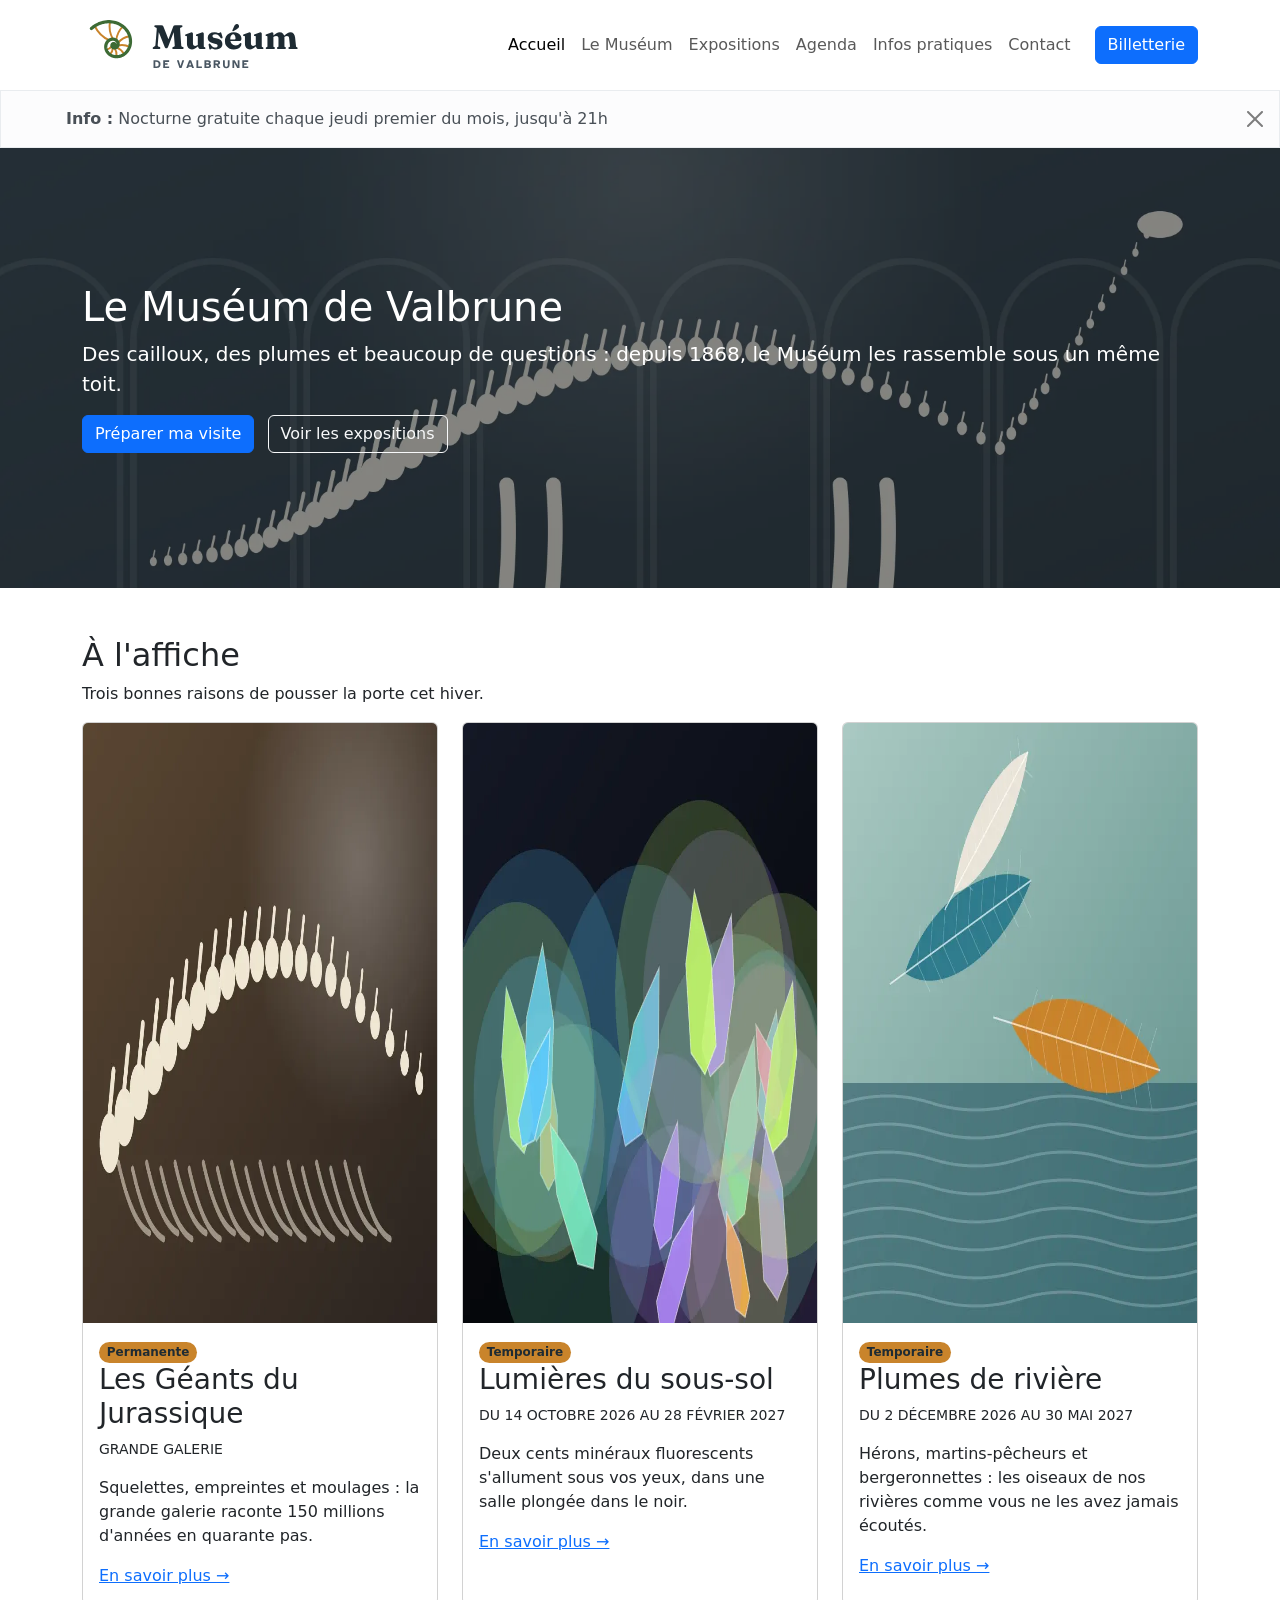
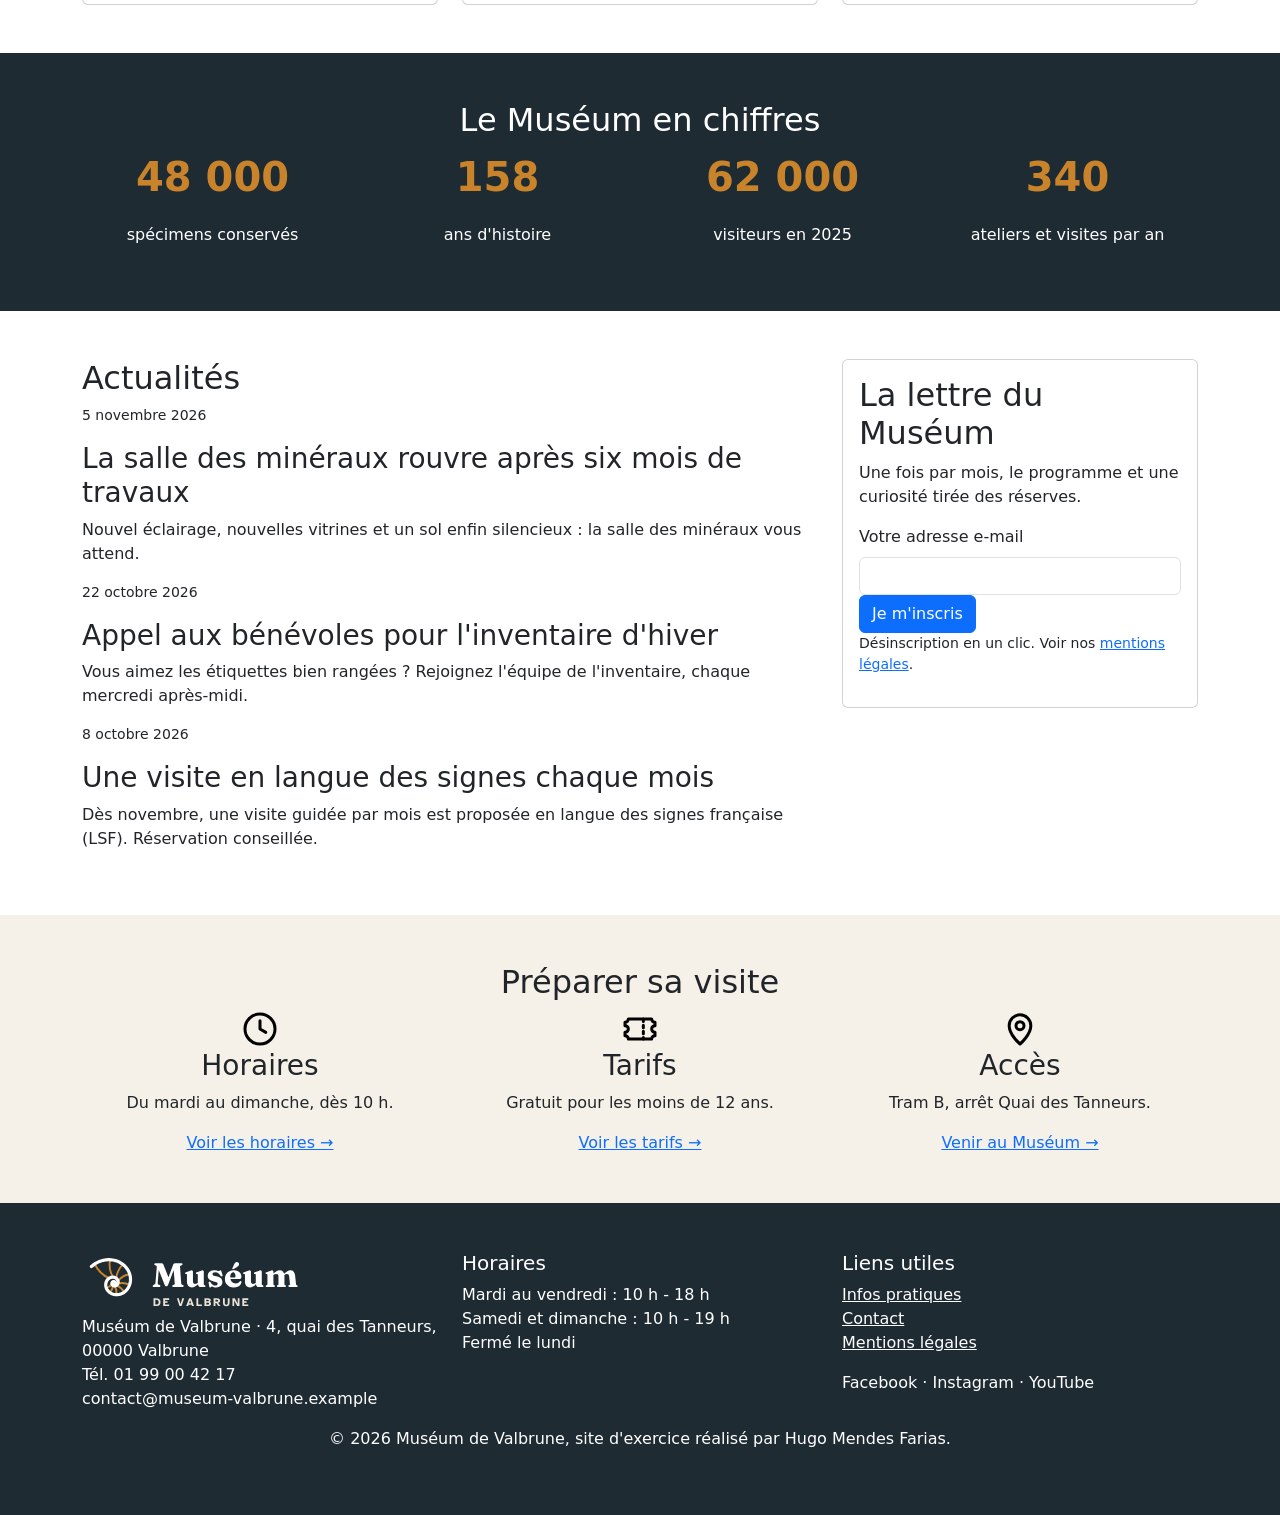
==== index.html @ a5145574 "Termine la page d'accueil : chiffres clés, actualités et préparer sa visite" ====
<!doctype html>
<html lang="fr">

<head>
  <meta charset="utf-8">
  <meta name="viewport" content="width=device-width, initial-scale=1">
  <title>Accueil | Muséum de Valbrune</title>
  <meta name="description" content="">
  <link rel="icon" href="assets/img/favicon.svg" type="image/svg+xml">


  <link href="https://cdn.jsdelivr.net/npm/bootstrap@5.3.8/dist/css/bootstrap.min.css" rel="stylesheet"
    integrity="sha384-sRIl4kxILFvY47J16cr9ZwB07vP4J8+LH7qKQnuqkuIAvNWLzeN8tE5YBujZqJLB" crossorigin="anonymous">



  <link rel="stylesheet" href="assets/css/style.css">
</head>

<body>
  <a class="visually-hidden-focusable" href="#contenu">Aller au contenu</a>
  <header class="sticky-top bg-white">
    <nav class="navbar-expand-lg navbar" aria-label="Navigation principale">
      <div class="container">
        <a class="navbar-brand" href="index.html">
          <img src="assets/img/logo-museum-valbrune.svg" alt="Muséum de Valbrune" width="221" height="64">
        </a>
        <button class="navbar-toggler" type="button" data-bs-toggle="collapse" data-bs-target="#menu-principal"
          aria-controls="menu-principal" aria-expanded="false" aria-label="Ouvrir le menu">
          <span class="navbar-toggler-icon"></span>
        </button>
        <div class="collapse navbar-collapse" id="menu-principal">
          <ul class="navbar-nav ms-auto">
            <li class="nav-item"><a class="nav-link active" href="index.html" aria-current="page">Accueil</a></li>
            <li class="nav-item"><a class="nav-link" href="le-museum.html">Le Muséum</a></li>
            <li class="nav-item"><a class="nav-link" href="expositions.html">Expositions</a></li>
            <li class="nav-item"><span class="nav-link">Agenda</span></li>
            <li class="nav-item"><a class="nav-link" href="infos-pratiques.html">Infos pratiques</a></li>
            <li class="nav-item"><a class="nav-link" href="contact.html">Contact</a></li>
          </ul>
          <a class="btn btn-primary ms-lg-3" href="infos-pratiques.html#tarifs">Billetterie</a>
        </div>
      </div>
    </nav>
  </header>

  <main id="contenu">
    <div class="alert alert-light alert-dismissible fade show rounded-0 mb-0" role="alert">
      <div class="container">
        <strong>Info :</strong> Nocturne gratuite chaque jeudi premier du mois, jusqu'à 21h
      </div>
      <button type="button" class="btn-close" data-bs-dismiss="alert" aria-label="Fermer"></button>
    </div>

    <section class="position-relative mv-hero align-items-center d-flex">
      <img class="position-absolute top-0 start-0 w-100 h-100 object-fit-cover"
        src="assets/img/hero-grande-galerie.webp" alt="" width="1920" height="800">
      <div class="position-absolute top-0 start-0 w-100 h-100 bg-dark bg-opacity-50"></div>
      <div class="container position-relative text-white py-5">
        <h1>Le Muséum de Valbrune</h1>
        <p class="lead">Des cailloux, des plumes et beaucoup de questions : depuis 1868, le Muséum les rassemble sous un
          même toit.</p>
        <a class="btn btn-primary me-2" href="infos-pratiques.html">Préparer ma visite</a>
        <a class="btn btn-outline-light" href="expositions.html">Voir les expositions</a>
      </div>
    </section>

    <section class="py-5">
      <div class="container">
        <h2>À l'affiche</h2>
        <p>Trois bonnes raisons de pousser la porte cet hiver.</p>
        <div class="row g-4">
          <div class="col-md-6 col-lg-4">
            <article class="card h-100">
              <img class="card-img-top" src="assets/img/expo-geants-jurassique.webp" width="800" height="600"
                loading="lazy" alt="">
              <div class="card-body">
                <span class="badge rounded-pill mv-badge">Permanente</span>
                <h3 class="card-title">Les Géants du Jurassique</h3>
                <p class="text-uppercase small">Grande galerie</p>
                <p class="card-text">Squelettes, empreintes et moulages : la
                  grande galerie raconte 150 millions
                  d'années en quarante pas.
                </p>
                <a href="expositions.html">En savoir plus <span class="visually-hidden">sur Les Géants du
                    Jurassique</span> →</a>
              </div>
            </article>
          </div>

          <div class="col-md-6 col-lg-4">
            <article class="card h-100">
              <img class="card-img-top" src="assets/img/expo-lumieres-sous-sol.webp" width="800" height="600"
                loading="lazy" alt="">
              <div class="card-body">
                <span class="badge rounded-pill mv-badge">Temporaire</span>
                <h3 class="card-title">Lumières du sous-sol</h3>
                <p class="text-uppercase small">Du 14 octobre 2026 au 28 février 2027</p>
                <p class="card-text">Deux cents minéraux fluorescents
                  s'allument sous vos yeux, dans une
                  salle plongée dans le noir.
                </p>
                <a href="expositions.html">En savoir plus <span class="visually-hidden">sur Lumières du sous-sol</span>
                  →</a>
              </div>
            </article>
          </div>

          <div class="col-md-6 col-lg-4">
            <article class="card h-100">
              <img class="card-img-top" src="assets/img/expo-plumes-riviere.webp" width="800" height="600"
                loading="lazy" alt="">
              <div class="card-body">
                <span class="badge rounded-pill mv-badge">Temporaire</span>
                <h3 class="card-title">Plumes de rivière</h3>
                <p class="text-uppercase small">Du 2 décembre 2026 au 30 mai 2027</p>
                <p class="card-text">Hérons, martins-pêcheurs et
                  bergeronnettes : les oiseaux de nos
                  rivières comme vous ne les avez jamais
                  écoutés.
                </p>
                <a href="expositions.html">En savoir plus <span class="visually-hidden">sur Plumes de rivière</span>
                  →</a>
              </div>
            </article>
          </div>

        </div>
      </div>
    </section>

    <section class="mv-fond-encre py-5 text-center">
      <div class="container">
        <h2>Le Muséum en chiffres</h2>
        <div class="row g-4">
          <div class="col-6 col-lg-3">
            <p class="mv-chiffre fs-1 fw-bold">48 000</p>
            <p>spécimens conservés</p>
          </div>
          <div class="col-6 col-lg-3">
            <p class="mv-chiffre fs-1 fw-bold">158</p>
            <p>ans d'histoire</p>
          </div>
          <div class="col-6 col-lg-3">
            <p class="mv-chiffre fs-1 fw-bold">62 000</p>
            <p>visiteurs en 2025</p>
          </div>
          <div class="col-6 col-lg-3">
            <p class="mv-chiffre fs-1 fw-bold">340</p>
            <p>ateliers et visites par an</p>
          </div>
        </div>
      </div>
    </section>

    <section class="py-5">
      <div class="container">
        <div class="row g-4">
          <div class="col-lg-8">
            <h2>Actualités</h2>
            <article>
              <p class="small">5 novembre 2026</p>
              <h3>La salle des minéraux rouvre après six mois de travaux</h3>
              <p>Nouvel éclairage, nouvelles vitrines et un sol enfin silencieux : la salle des minéraux vous attend.
              </p>
            </article>
            <article>
              <p class="small">22 octobre 2026</p>
              <h3>Appel aux bénévoles pour l'inventaire d'hiver</h3>
              <p>Vous aimez les étiquettes bien rangées ? Rejoignez l'équipe de l'inventaire, chaque mercredi
                après-midi.</p>
            </article>
            <article>
              <p class="small">8 octobre 2026</p>
              <h3>Une visite en langue des signes chaque mois</h3>
              <p>Dès novembre, une visite guidée par mois est proposée en langue des signes française (LSF). Réservation
                conseillée.</p>
            </article>
          </div>

          <div class="col-lg-4">
            <div class="card">
              <div class="card-body">
                <h2>La lettre du Muséum</h2>

                <p>Une fois par mois, le programme et une curiosité tirée des réserves.</p>

                <form>
                  <label class="form-label" for="adresse-email">Votre adresse e-mail</label>
                  <input class="form-control" type="email" id="adresse-email">

                  <button type="submit" class="btn btn-primary">Je m'inscris</button>
                </form>

                <p class="small">Désinscription en un clic. Voir nos <a href="mentions-legales.html">mentions
                    légales</a>.
                </p>
              </div>
            </div>
          </div>
        </div>
      </div>
    </section>

    <section class="py-5 text-center mv-fond-craie">
      <div class="container">
        <h2>Préparer sa visite</h2>

        <div class="row g-4">
          <div class="col-md-4">
            <img src="assets/icones/horloge.svg" alt="" width="40" height="40">
            <h3>Horaires</h3>
            <p>Du mardi au dimanche, dès 10 h.</p>
            <a href="infos-pratiques.html#horaires">Voir les horaires →</a>
          </div>

          <div class="col-md-4">
            <img src="assets/icones/billet.svg" alt="" width="40" height="40">
            <h3>Tarifs</h3>
            <p>Gratuit pour les moins de 12 ans.</p>
            <a href="infos-pratiques.html#tarifs">Voir les tarifs →</a>
          </div>
           <div class="col-md-4">
            <img src="assets/icones/plan.svg" alt="" width="40" height="40">
            <h3>Accès</h3>
            <p>Tram B, arrêt Quai des Tanneurs.</p>
            <a href="infos-pratiques.html#acces">Venir au Muséum →</a>
          </div>
        </div>
      </div>
    </section>
  </main>

  <footer class="mv-fond-encre py-5">
    <div class="container">

      <div class="row">

        <div class="col-md-4">
          <img src="assets/img/logo-museum-valbrune-blanc.svg" alt="Muséum de Valbrune" width="221" height="64">
          <address>
            Muséum de Valbrune · 4, quai des Tanneurs, 00000 Valbrune<br>
            Tél. 01 99 00 42 17<br>
            contact@museum-valbrune.example
          </address>
        </div>

        <div class="col-md-4">
          <h2 class="h5">Horaires</h2>
          <p>
            Mardi au vendredi : 10 h - 18 h<br>
            Samedi et dimanche : 10 h - 19 h<br>
            Fermé le lundi
          </p>
        </div>

        <div class="col-md-4">
          <h2 class="h5">Liens utiles</h2>
          <ul class="list-unstyled">
            <li><a href="infos-pratiques.html">Infos pratiques</a></li>
            <li><a href="contact.html">Contact</a></li>
            <li><a href="mentions-legales.html">Mentions légales</a></li>
          </ul>
          <p>Facebook · Instagram · YouTube</p>
        </div>
      </div>
      <p class="text-center">© 2026 Muséum de Valbrune, site d'exercice réalisé par Hugo Mendes Farias.</p>
    </div>
  </footer>

  <script src="https://cdn.jsdelivr.net/npm/bootstrap@5.3.8/dist/js/bootstrap.bundle.min.js"
    integrity="sha384-FKyoEForCGlyvwx9Hj09JcYn3nv7wiPVlz7YYwJrWVcXK/BmnVDxM+D2scQbITxI"
    crossorigin="anonymous"></script>
</body>

</html>
---- assets/css/style.css ----
/* ==========================================================================
   Muséum de Valbrune : feuille de style personnalisée
   Chargée APRÈS la feuille de style de Bootstrap (voir dossier technique).
   ========================================================================== */

/* --------------------------------------------------------------------------
   1. Polices auto-hébergées (fichiers dans assets/fonts/, licence SIL OFL 1.1)
   -------------------------------------------------------------------------- */
@font-face {
  font-family: "Fraunces";
  src: url("../fonts/fraunces-latin-600-normal.woff2") format("woff2");
  font-weight: 600;
  font-style: normal;
  font-display: swap;
}
@font-face {
  font-family: "Fraunces";
  src: url("../fonts/fraunces-latin-700-normal.woff2") format("woff2");
  font-weight: 700;
  font-style: normal;
  font-display: swap;
}
@font-face {
  font-family: "Atkinson Hyperlegible";
  src: url("../fonts/atkinson-hyperlegible-latin-400-normal.woff2") format("woff2");
  font-weight: 400;
  font-style: normal;
  font-display: swap;
}
@font-face {
  font-family: "Atkinson Hyperlegible";
  src: url("../fonts/atkinson-hyperlegible-latin-400-italic.woff2") format("woff2");
  font-weight: 400;
  font-style: italic;
  font-display: swap;
}
@font-face {
  font-family: "Atkinson Hyperlegible";
  src: url("../fonts/atkinson-hyperlegible-latin-700-normal.woff2") format("woff2");
  font-weight: 700;
  font-style: normal;
  font-display: swap;
}

/* --------------------------------------------------------------------------
   2. Variables de la charte (à compléter avec les codes de la planche)
   -------------------------------------------------------------------------- */
:root {
  --mv-encre: #1E2B33;
  --mv-ocre: #C9842B;
  --mv-craie: #F5F1E8;
  
  /* --mv-lichen: ;  */
  /* ...             */
}

/* --------------------------------------------------------------------------
   3. Vos styles
   -------------------------------------------------------------------------- */
.mv-hero {
  min-height: 440px;
}

.mv-fond-encre {
  background-color: var(--mv-encre);
  color: #FFFFFF;
}

.mv-fond-encre a {
  color: #FFFFFF;
}

.mv-badge {
  background-color: var(--mv-ocre);
  color: var(--mv-encre);
}

.mv-chiffre {
  color: var(--mv-ocre);
}

.mv-fond-craie {
  background-color: var(--mv-craie);
}
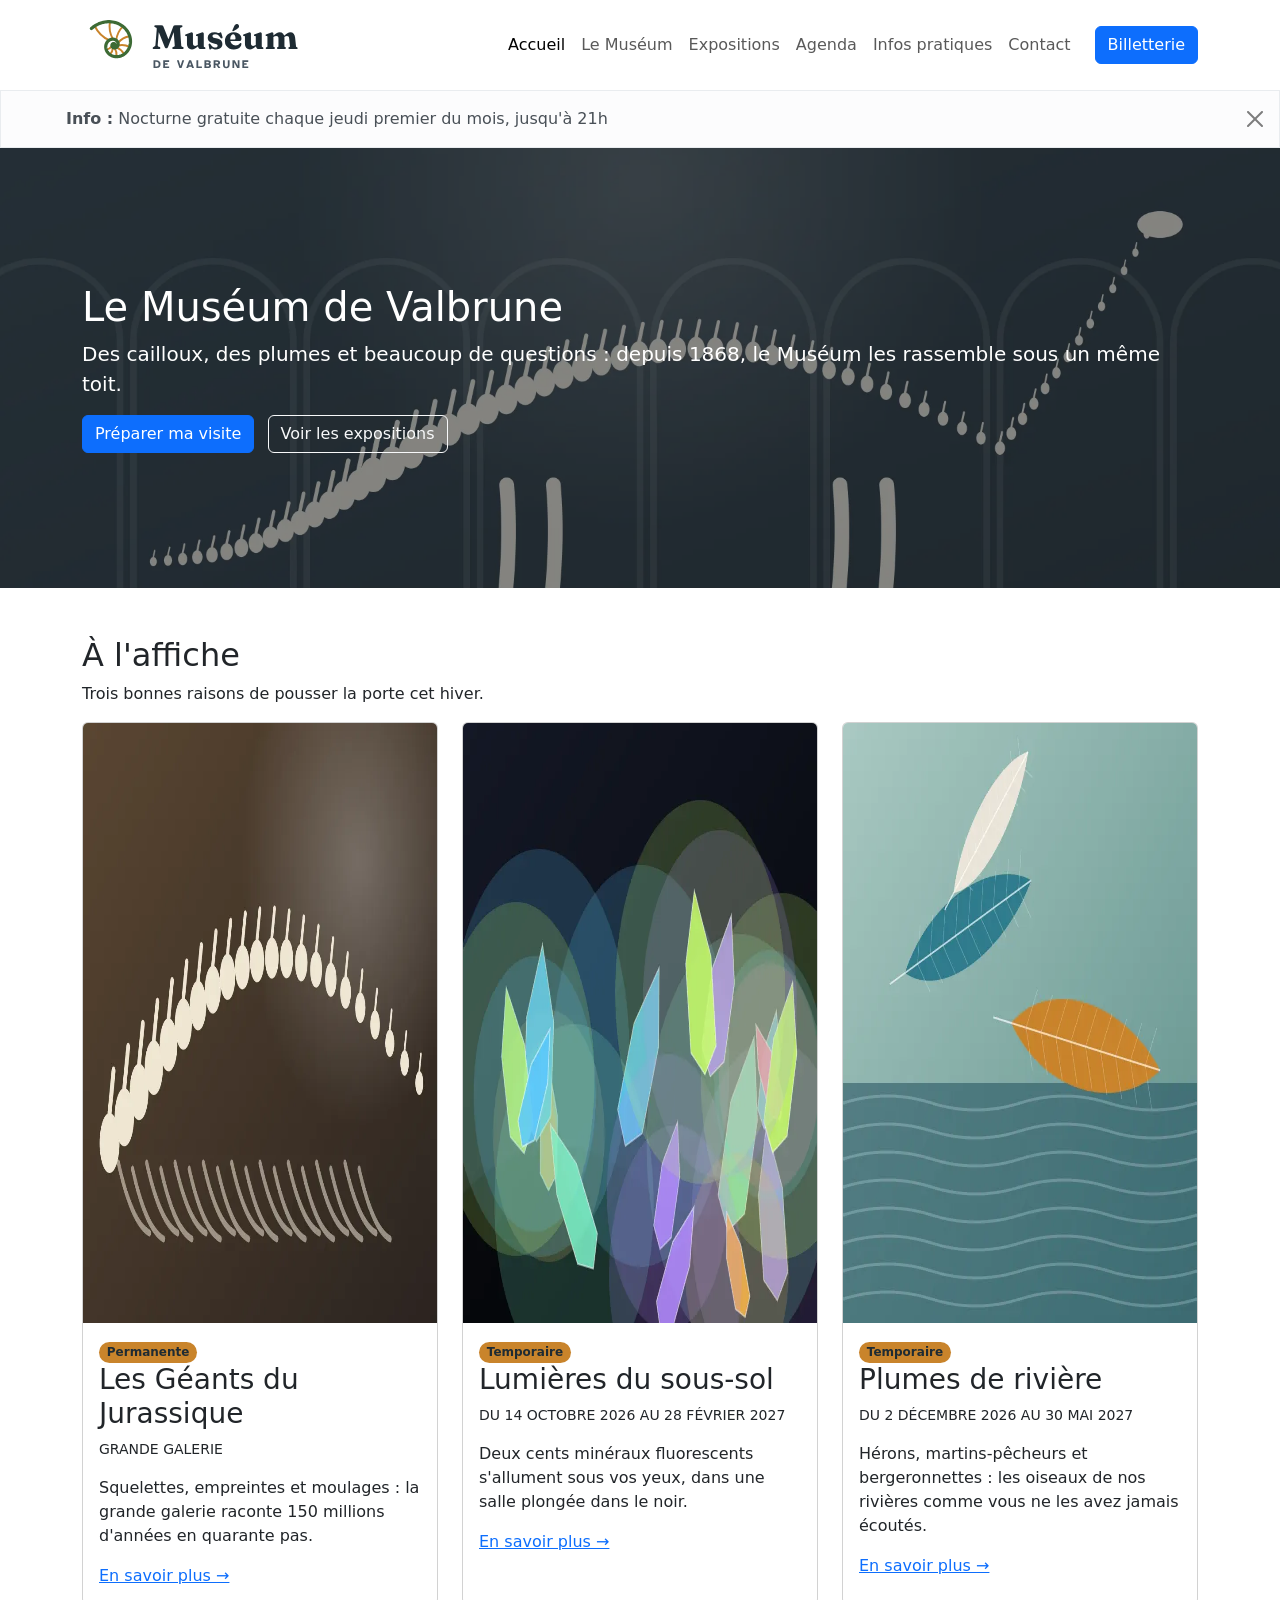
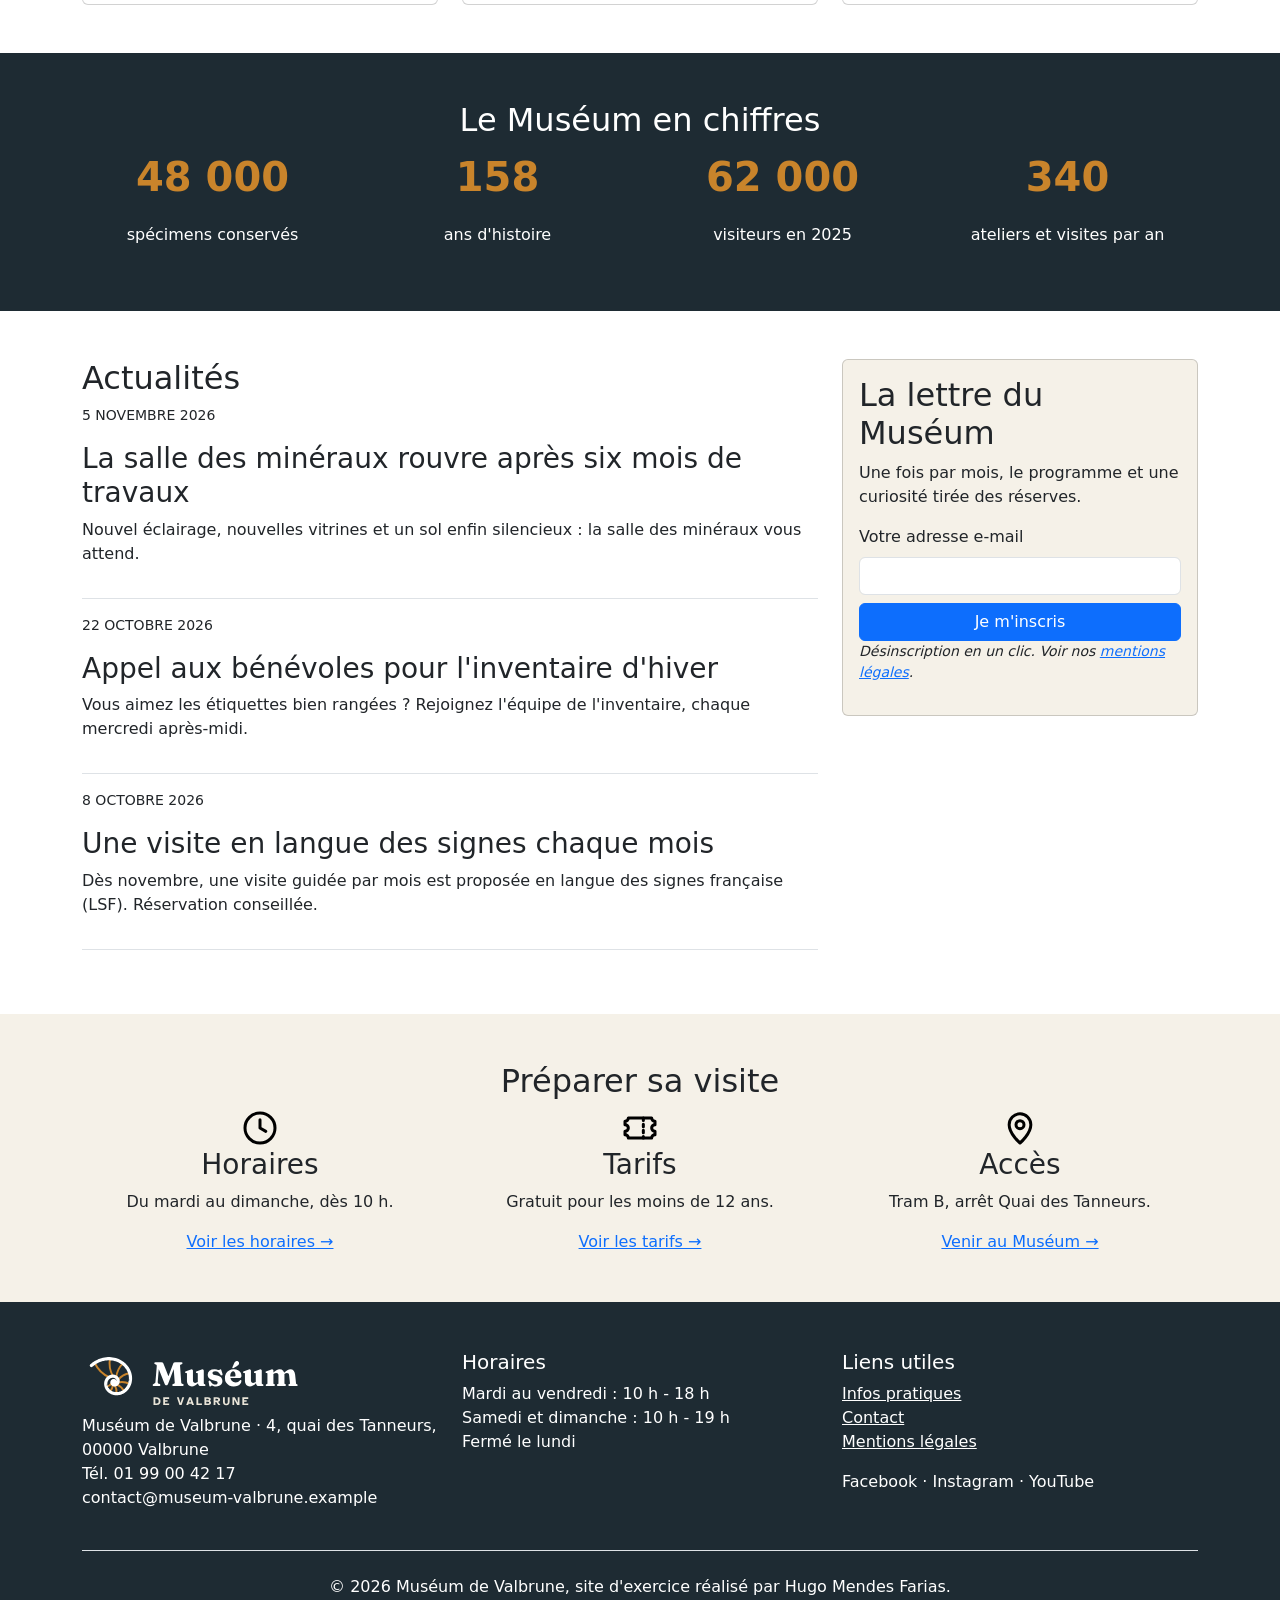
==== commit 47c2df06: "Complete la page d'accueil et le pied de page des 3 pages" ====
--- a/index.html
+++ b/index.html
@@ -158,20 +158,20 @@
         <div class="row g-4">
           <div class="col-lg-8">
             <h2>Actualités</h2>
-            <article>
-              <p class="small">5 novembre 2026</p>
+            <article class="border-bottom pb-3 mb-3">
+              <p class="small text-uppercase">5 novembre 2026</p>
               <h3>La salle des minéraux rouvre après six mois de travaux</h3>
               <p>Nouvel éclairage, nouvelles vitrines et un sol enfin silencieux : la salle des minéraux vous attend.
               </p>
             </article>
-            <article>
-              <p class="small">22 octobre 2026</p>
+            <article class="border-bottom pb-3 mb-3">
+              <p class="small text-uppercase">22 octobre 2026</p>
               <h3>Appel aux bénévoles pour l'inventaire d'hiver</h3>
               <p>Vous aimez les étiquettes bien rangées ? Rejoignez l'équipe de l'inventaire, chaque mercredi
                 après-midi.</p>
             </article>
-            <article>
-              <p class="small">8 octobre 2026</p>
+            <article class="border-bottom pb-3 mb-3">
+              <p class="small text-uppercase">8 octobre 2026</p>
               <h3>Une visite en langue des signes chaque mois</h3>
               <p>Dès novembre, une visite guidée par mois est proposée en langue des signes française (LSF). Réservation
                 conseillée.</p>
@@ -179,7 +179,7 @@
           </div>
 
           <div class="col-lg-4">
-            <div class="card">
+            <div class="card mv-fond-craie">
               <div class="card-body">
                 <h2>La lettre du Muséum</h2>
 
@@ -189,10 +189,10 @@
                   <label class="form-label" for="adresse-email">Votre adresse e-mail</label>
                   <input class="form-control" type="email" id="adresse-email">
 
-                  <button type="submit" class="btn btn-primary">Je m'inscris</button>
+                  <button type="submit" class="btn btn-primary w-100 mt-2">Je m'inscris</button>
                 </form>
 
-                <p class="small">Désinscription en un clic. Voir nos <a href="mentions-legales.html">mentions
+                <p class="small fst-italic">Désinscription en un clic. Voir nos <a href="mentions-legales.html">mentions
                     légales</a>.
                 </p>
               </div>
@@ -220,7 +220,7 @@
             <p>Gratuit pour les moins de 12 ans.</p>
             <a href="infos-pratiques.html#tarifs">Voir les tarifs →</a>
           </div>
-           <div class="col-md-4">
+          <div class="col-md-4">
             <img src="assets/icones/plan.svg" alt="" width="40" height="40">
             <h3>Accès</h3>
             <p>Tram B, arrêt Quai des Tanneurs.</p>
@@ -264,7 +264,7 @@
           <p>Facebook · Instagram · YouTube</p>
         </div>
       </div>
-      <p class="text-center">© 2026 Muséum de Valbrune, site d'exercice réalisé par Hugo Mendes Farias.</p>
+      <p class="text-center border-top pt-4 mt-4">© 2026 Muséum de Valbrune, site d'exercice réalisé par Hugo Mendes Farias.</p>
     </div>
   </footer>
 
--- a/assets/css/style.css
+++ b/assets/css/style.css
@@ -13,6 +13,7 @@
   font-style: normal;
   font-display: swap;
 }
+
 @font-face {
   font-family: "Fraunces";
   src: url("../fonts/fraunces-latin-700-normal.woff2") format("woff2");
@@ -20,6 +21,7 @@
   font-style: normal;
   font-display: swap;
 }
+
 @font-face {
   font-family: "Atkinson Hyperlegible";
   src: url("../fonts/atkinson-hyperlegible-latin-400-normal.woff2") format("woff2");
@@ -27,6 +29,7 @@
   font-style: normal;
   font-display: swap;
 }
+
 @font-face {
   font-family: "Atkinson Hyperlegible";
   src: url("../fonts/atkinson-hyperlegible-latin-400-italic.woff2") format("woff2");
@@ -34,6 +37,7 @@
   font-style: italic;
   font-display: swap;
 }
+
 @font-face {
   font-family: "Atkinson Hyperlegible";
   src: url("../fonts/atkinson-hyperlegible-latin-700-normal.woff2") format("woff2");
@@ -49,7 +53,7 @@
   --mv-encre: #1E2B33;
   --mv-ocre: #C9842B;
   --mv-craie: #F5F1E8;
-  
+
   /* --mv-lichen: ;  */
   /* ...             */
 }
@@ -82,3 +86,7 @@
 .mv-fond-craie {
   background-color: var(--mv-craie);
 }
+
+.breadcrumb {
+  --bs-breadcrumb-divider: "›";
+}
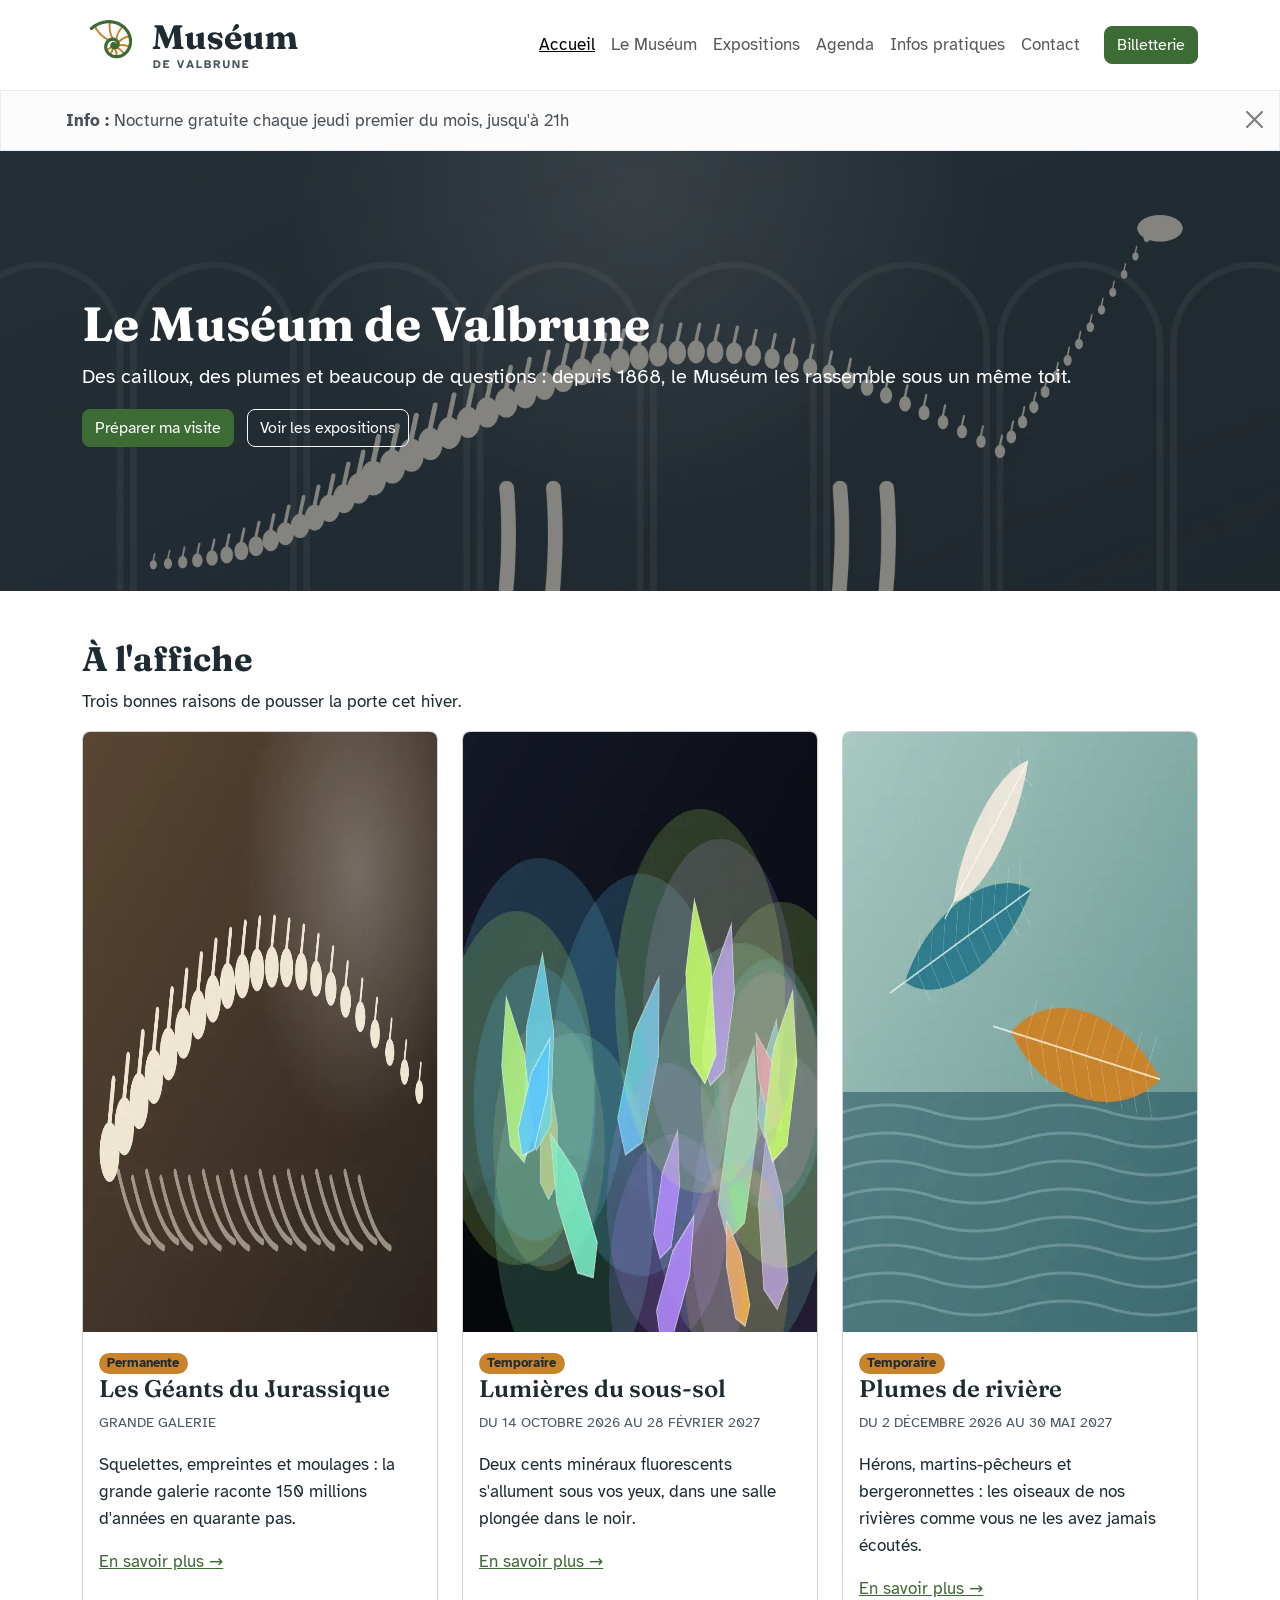
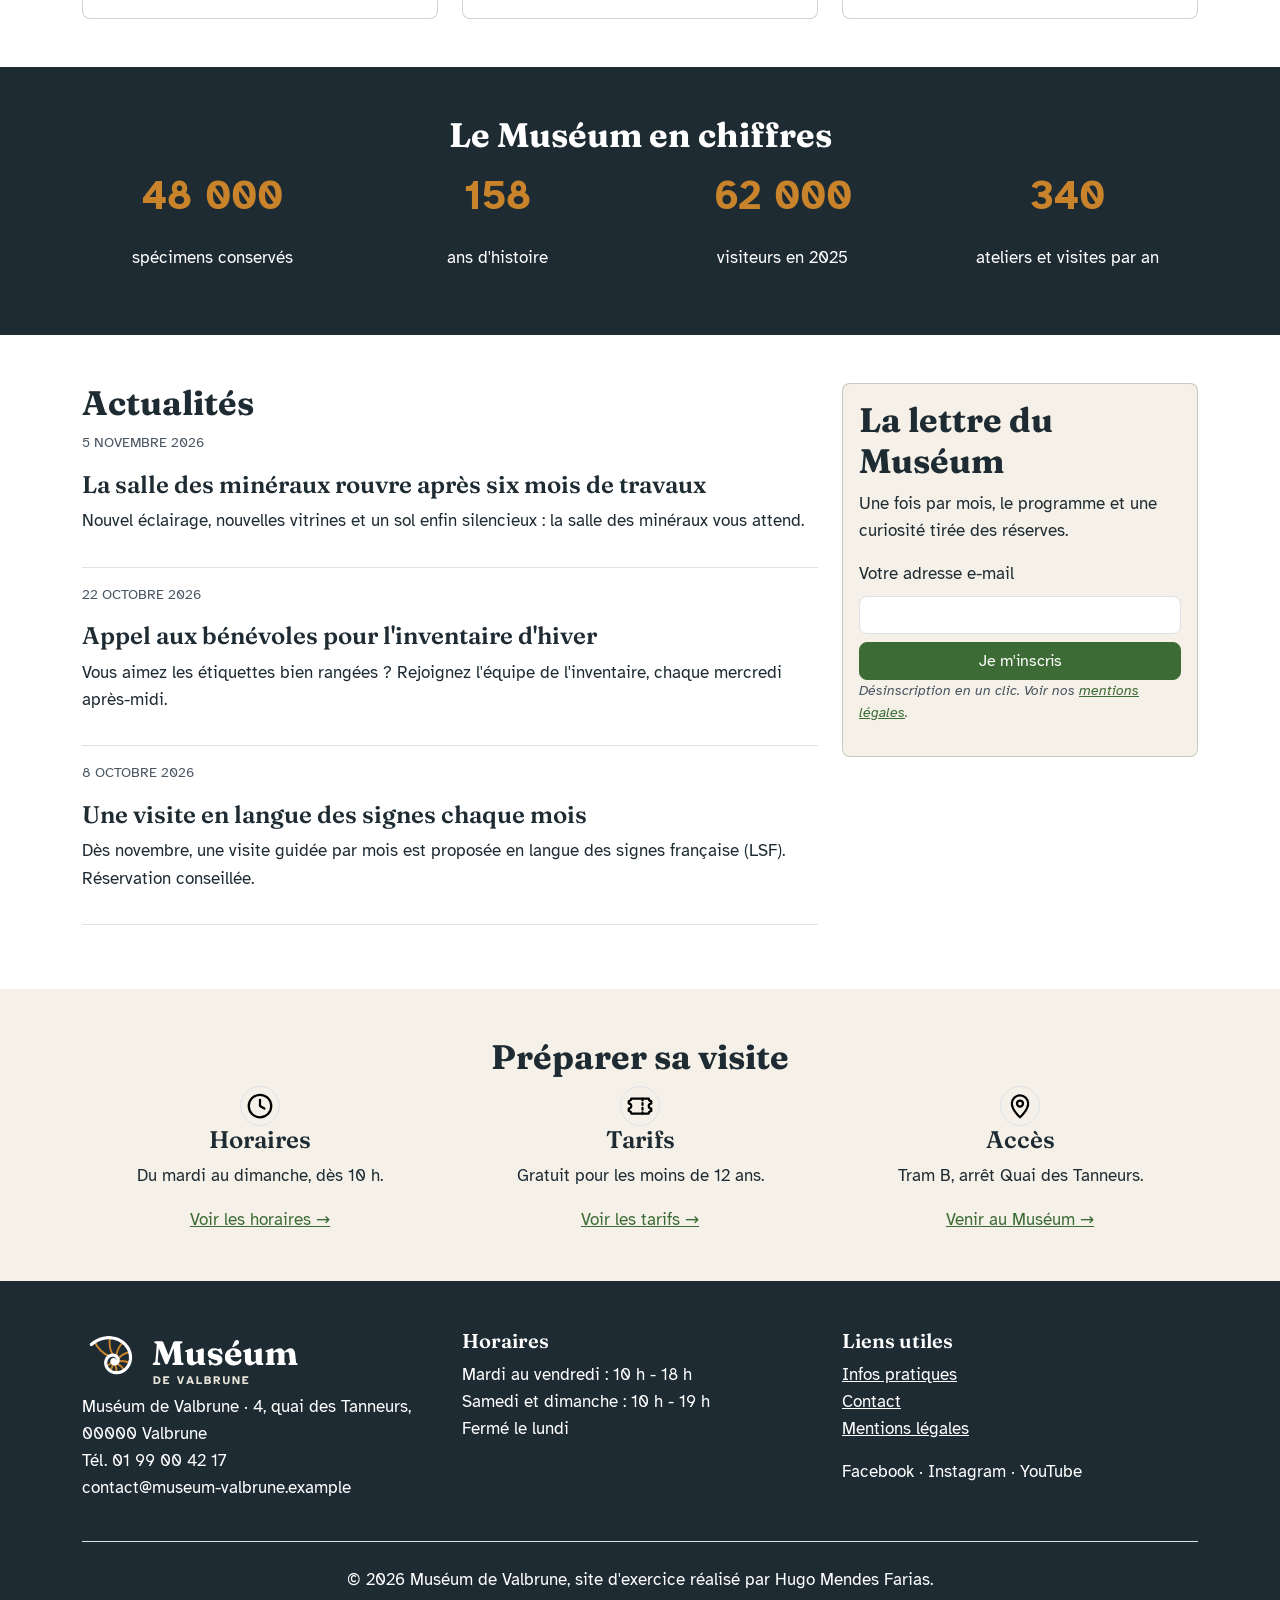
==== commit eeb7d15f: "Applique la charte graphique et complete le README" ====
--- a/index.html
+++ b/index.html
@@ -208,20 +208,20 @@
 
         <div class="row g-4">
           <div class="col-md-4">
-            <img src="assets/icones/horloge.svg" alt="" width="40" height="40">
+            <img src="assets/icones/horloge.svg" alt="" width="40" height="40" class="border rounded-circle p-1">
             <h3>Horaires</h3>
             <p>Du mardi au dimanche, dès 10 h.</p>
             <a href="infos-pratiques.html#horaires">Voir les horaires →</a>
           </div>
 
           <div class="col-md-4">
-            <img src="assets/icones/billet.svg" alt="" width="40" height="40">
+            <img src="assets/icones/billet.svg" alt="" width="40" height="40" class="border rounded-circle p-1">
             <h3>Tarifs</h3>
             <p>Gratuit pour les moins de 12 ans.</p>
             <a href="infos-pratiques.html#tarifs">Voir les tarifs →</a>
           </div>
           <div class="col-md-4">
-            <img src="assets/icones/plan.svg" alt="" width="40" height="40">
+            <img src="assets/icones/plan.svg" alt="" width="40" height="40" class="border rounded-circle p-1">
             <h3>Accès</h3>
             <p>Tram B, arrêt Quai des Tanneurs.</p>
             <a href="infos-pratiques.html#acces">Venir au Muséum →</a>
--- a/assets/css/style.css
+++ b/assets/css/style.css
@@ -53,9 +53,16 @@
   --mv-encre: #1E2B33;
   --mv-ocre: #C9842B;
   --mv-craie: #F5F1E8;
-
-  /* --mv-lichen: ;  */
-  /* ...             */
+  --mv-lichen: #3D6B35;
+  --mv-lichen-fonce: #30562A;
+  --mv-ardoise: #4A5763;
+  --bs-body-font-family: "Atkinson Hyperlegible", system-ui, sans-serif;
+  --bs-body-font-size: 1.0625rem;
+  --bs-body-line-height: 1.6;
+  --bs-border-radius: 0.5rem;
+  --bs-body-color: var(--mv-encre);
+  --bs-link-color-rgb: 61, 107, 53;
+  --bs-link-hover-color-rgb: 48, 86, 42;
 }
 
 /* --------------------------------------------------------------------------
@@ -89,4 +96,63 @@
 
 .breadcrumb {
   --bs-breadcrumb-divider: "›";
+}
+
+h1,
+h2,
+h3,
+.h1,
+.h2,
+.h3 {
+  font-family: "Fraunces", Georgia, serif;
+}
+
+.btn-primary {
+  --bs-btn-bg: var(--mv-lichen);
+  --bs-btn-border-color: var(--mv-lichen);
+  --bs-btn-hover-bg: var(--mv-lichen-fonce);
+  --bs-btn-hover-border-color: var(--mv-lichen-fonce);
+  --bs-btn-active-bg: var(--mv-lichen-fonce);
+  --bs-btn-active-border-color: var(--mv-lichen-fonce);
+  --bs-btn-focus-shadow-rgb: 61, 107, 53;
+}
+
+h1,
+.h1 {
+  font-size: 2.25rem;
+  font-weight: 700;
+}
+
+h2,
+.h2 {
+  font-size: 2.125rem;
+  font-weight: 700;
+}
+
+h3,
+.h3 {
+  font-size: 1.5rem;
+  font-weight: 600;
+}
+
+@media (min-width: 768px) {
+
+  h1,
+  .h1 {
+    font-size: 3rem;
+  }
+}
+
+.small {
+  font-size: 0.875rem;
+  color: var(--mv-ardoise);
+}
+
+.navbar-nav .nav-link.active {
+  text-decoration: underline;
+}
+
+.mv-sommaire .nav-link {
+  text-decoration: underline;
+  padding-left: 0;
 }
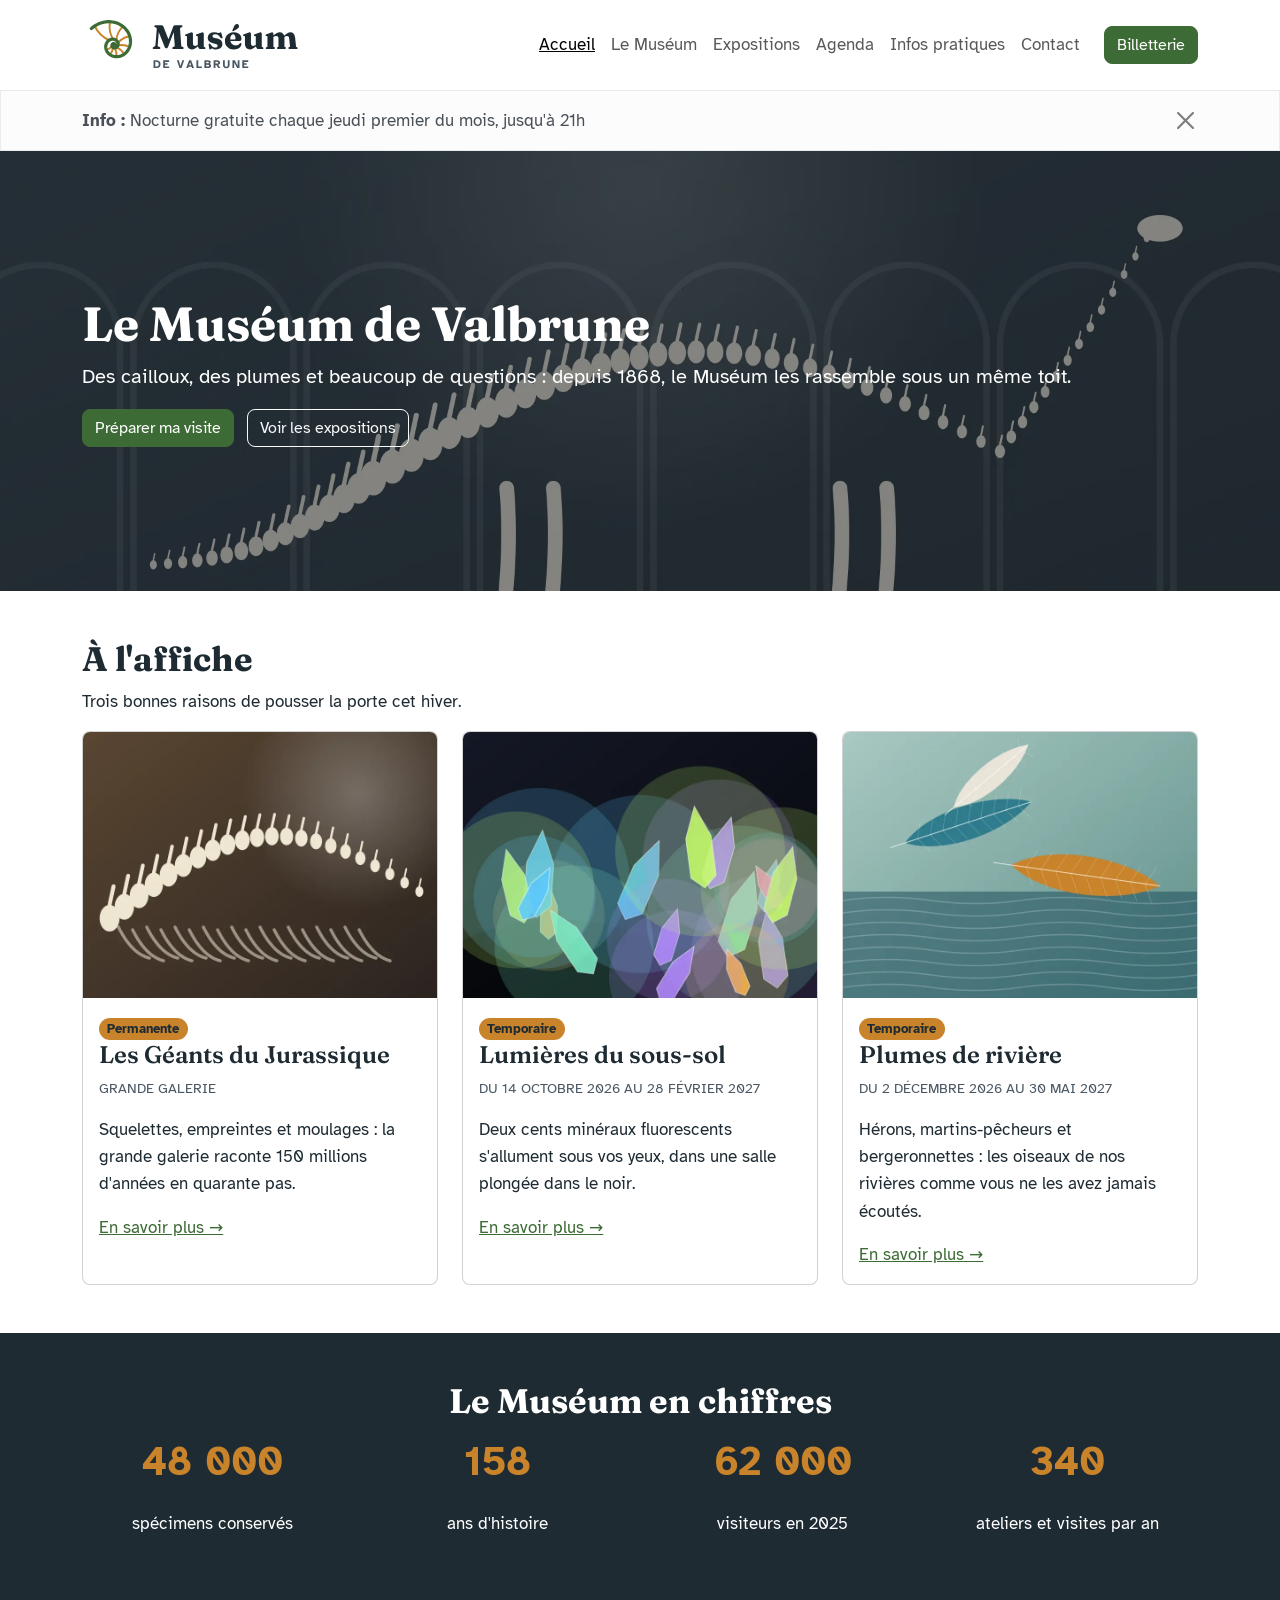
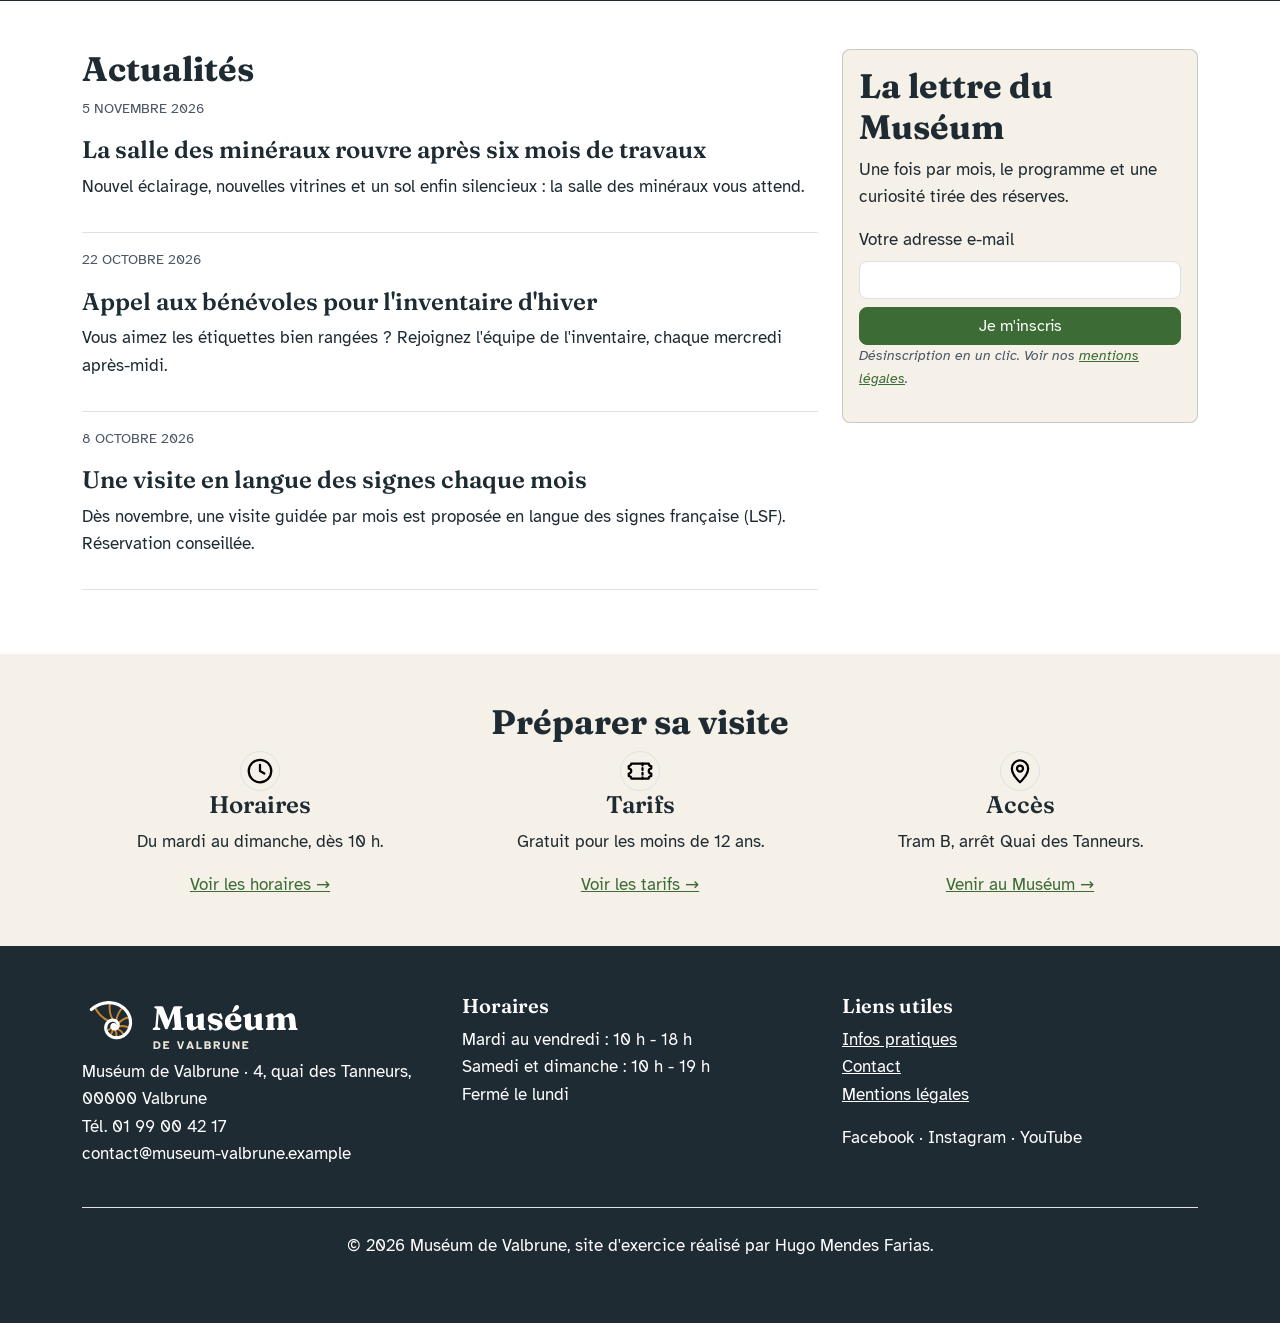
==== commit 21e34523: "J9 : commentaires, accessibilite, alignement du bandeau, images des cartes et checklist" ====
--- a/index.html
+++ b/index.html
@@ -5,14 +5,12 @@
   <meta charset="utf-8">
   <meta name="viewport" content="width=device-width, initial-scale=1">
   <title>Accueil | Muséum de Valbrune</title>
-  <meta name="description" content="">
+  <meta name="description"
+    content="Découvrez le Muséum de Valbrune, ses expositions, ses actualités et ses collections. Retrouvez également les informations pour préparer votre visite.">
   <link rel="icon" href="assets/img/favicon.svg" type="image/svg+xml">
-
 
   <link href="https://cdn.jsdelivr.net/npm/bootstrap@5.3.8/dist/css/bootstrap.min.css" rel="stylesheet"
     integrity="sha384-sRIl4kxILFvY47J16cr9ZwB07vP4J8+LH7qKQnuqkuIAvNWLzeN8tE5YBujZqJLB" crossorigin="anonymous">
-
-
 
   <link rel="stylesheet" href="assets/css/style.css">
 </head>
@@ -34,6 +32,7 @@
             <li class="nav-item"><a class="nav-link active" href="index.html" aria-current="page">Accueil</a></li>
             <li class="nav-item"><a class="nav-link" href="le-museum.html">Le Muséum</a></li>
             <li class="nav-item"><a class="nav-link" href="expositions.html">Expositions</a></li>
+            <!-- Le client a demandé de ne pas mettre de lien vers Agenda pour le moment, en attendant la page Agenda du palier 3. -->
             <li class="nav-item"><span class="nav-link">Agenda</span></li>
             <li class="nav-item"><a class="nav-link" href="infos-pratiques.html">Infos pratiques</a></li>
             <li class="nav-item"><a class="nav-link" href="contact.html">Contact</a></li>
@@ -45,16 +44,21 @@
   </header>
 
   <main id="contenu">
-    <div class="alert alert-light alert-dismissible fade show rounded-0 mb-0" role="alert">
-      <div class="container">
-        <strong>Info :</strong> Nocturne gratuite chaque jeudi premier du mois, jusqu'à 21h
-      </div>
-      <button type="button" class="btn-close" data-bs-dismiss="alert" aria-label="Fermer"></button>
+    <!-- Permet d'aligner le texte avec le logo et la croix avec le bouton Billetterie, sans le décalage horizontal ajouté par Bootstrap. -->
+    <div class="alert alert-light fade show rounded-0 mb-0 px-0" role="alert">
+      <div class="container d-flex justify-content-between align-items-center">
+        <div>
+          <strong>Info :</strong> Nocturne gratuite chaque jeudi premier du mois, jusqu'à 21h
+        </div>
+        <button type="button" class="btn-close" data-bs-dismiss="alert" aria-label="Fermer"></button>
+      </div>
     </div>
 
     <section class="position-relative mv-hero align-items-center d-flex">
+      <!-- Image décorative : le titre et le texte du bandeau donnent déjà les informations principales. -->
       <img class="position-absolute top-0 start-0 w-100 h-100 object-fit-cover"
         src="assets/img/hero-grande-galerie.webp" alt="" width="1920" height="800">
+      <!-- Permet de garder le texte blanc du bandeau lisible en ajoutant un fond sombre sur l'image. -->
       <div class="position-absolute top-0 start-0 w-100 h-100 bg-dark bg-opacity-50"></div>
       <div class="container position-relative text-white py-5">
         <h1>Le Muséum de Valbrune</h1>
@@ -72,7 +76,7 @@
         <div class="row g-4">
           <div class="col-md-6 col-lg-4">
             <article class="card h-100">
-              <img class="card-img-top" src="assets/img/expo-geants-jurassique.webp" width="800" height="600"
+              <img class="card-img-top img-fluid" src="assets/img/expo-geants-jurassique.webp" width="800" height="600"
                 loading="lazy" alt="">
               <div class="card-body">
                 <span class="badge rounded-pill mv-badge">Permanente</span>
@@ -82,6 +86,7 @@
                   grande galerie raconte 150 millions
                   d'années en quarante pas.
                 </p>
+                <!-- Permet aux lecteurs d'écran de savoir vers quelle exposition mène chaque lien, au lieu de lire trois fois le même texte. -->
                 <a href="expositions.html">En savoir plus <span class="visually-hidden">sur Les Géants du
                     Jurassique</span> →</a>
               </div>
@@ -90,7 +95,7 @@
 
           <div class="col-md-6 col-lg-4">
             <article class="card h-100">
-              <img class="card-img-top" src="assets/img/expo-lumieres-sous-sol.webp" width="800" height="600"
+              <img class="card-img-top img-fluid" src="assets/img/expo-lumieres-sous-sol.webp" width="800" height="600"
                 loading="lazy" alt="">
               <div class="card-body">
                 <span class="badge rounded-pill mv-badge">Temporaire</span>
@@ -108,7 +113,7 @@
 
           <div class="col-md-6 col-lg-4">
             <article class="card h-100">
-              <img class="card-img-top" src="assets/img/expo-plumes-riviere.webp" width="800" height="600"
+              <img class="card-img-top img-fluid" src="assets/img/expo-plumes-riviere.webp" width="800" height="600"
                 loading="lazy" alt="">
               <div class="card-body">
                 <span class="badge rounded-pill mv-badge">Temporaire</span>
@@ -208,20 +213,23 @@
 
         <div class="row g-4">
           <div class="col-md-4">
-            <img src="assets/icones/horloge.svg" alt="" width="40" height="40" class="border rounded-circle p-1">
+            <img src="assets/icones/horloge.svg" alt="" aria-hidden="true" width="40" height="40"
+              class="border rounded-circle p-1">
             <h3>Horaires</h3>
             <p>Du mardi au dimanche, dès 10 h.</p>
             <a href="infos-pratiques.html#horaires">Voir les horaires →</a>
           </div>
 
           <div class="col-md-4">
-            <img src="assets/icones/billet.svg" alt="" width="40" height="40" class="border rounded-circle p-1">
+            <img src="assets/icones/billet.svg" alt="" aria-hidden="true" width="40" height="40"
+              class="border rounded-circle p-1">
             <h3>Tarifs</h3>
             <p>Gratuit pour les moins de 12 ans.</p>
             <a href="infos-pratiques.html#tarifs">Voir les tarifs →</a>
           </div>
           <div class="col-md-4">
-            <img src="assets/icones/plan.svg" alt="" width="40" height="40" class="border rounded-circle p-1">
+            <img src="assets/icones/plan.svg" alt="" aria-hidden="true" width="40" height="40"
+              class="border rounded-circle p-1">
             <h3>Accès</h3>
             <p>Tram B, arrêt Quai des Tanneurs.</p>
             <a href="infos-pratiques.html#acces">Venir au Muséum →</a>
@@ -264,7 +272,8 @@
           <p>Facebook · Instagram · YouTube</p>
         </div>
       </div>
-      <p class="text-center border-top pt-4 mt-4">© 2026 Muséum de Valbrune, site d'exercice réalisé par Hugo Mendes Farias.</p>
+      <p class="text-center border-top pt-4 mt-4">© 2026 Muséum de Valbrune, site d'exercice réalisé par Hugo Mendes
+        Farias.</p>
     </div>
   </footer>
 
--- a/assets/css/style.css
+++ b/assets/css/style.css
@@ -47,7 +47,7 @@
 }
 
 /* --------------------------------------------------------------------------
-   2. Variables de la charte (à compléter avec les codes de la planche)
+   2. Variables de la charte
    -------------------------------------------------------------------------- */
 :root {
   --mv-encre: #1E2B33;
@@ -61,8 +61,12 @@
   --bs-body-line-height: 1.6;
   --bs-border-radius: 0.5rem;
   --bs-body-color: var(--mv-encre);
+
+  /* Évite que les liens Bootstrap s'affichent en bleu au lieu du vert de la charte, comme dans le sommaire. */
   --bs-link-color-rgb: 61, 107, 53;
   --bs-link-hover-color-rgb: 48, 86, 42;
+  --bs-link-color: var(--mv-lichen);
+  --bs-link-hover-color: var(--mv-lichen-fonce);
 }
 
 /* --------------------------------------------------------------------------
@@ -70,6 +74,8 @@
    -------------------------------------------------------------------------- */
 .mv-hero {
   min-height: 440px;
+  /* Garde un fond sombre si l'image du bandeau ne se charge pas, pour que le texte blanc reste lisible. */
+  background-color: var(--mv-encre);
 }
 
 .mv-fond-encre {
@@ -77,6 +83,7 @@
   color: #FFFFFF;
 }
 
+/* Évite que les liens soient difficiles à lire sur le fond foncé du footer. */
 .mv-fond-encre a {
   color: #FFFFFF;
 }
@@ -114,6 +121,8 @@
   --bs-btn-hover-border-color: var(--mv-lichen-fonce);
   --bs-btn-active-bg: var(--mv-lichen-fonce);
   --bs-btn-active-border-color: var(--mv-lichen-fonce);
+
+  /* Remplace le halo bleu par un halo vert pour rester cohérent avec les couleurs de la charte. */
   --bs-btn-focus-shadow-rgb: 61, 107, 53;
 }
 
@@ -135,8 +144,8 @@
   font-weight: 600;
 }
 
+/* Respecte les tailles de h1 prévues par la charte : 36px sur mobile et 48px sur ordinateur, avec 768px comme limite entre les deux maquettes. */
 @media (min-width: 768px) {
-
   h1,
   .h1 {
     font-size: 3rem;
@@ -148,11 +157,22 @@
   color: var(--mv-ardoise);
 }
 
+/* Souligne le lien actif comme sur la maquette pour ne pas indiquer la page uniquement avec une couleur. */
 .navbar-nav .nav-link.active {
   text-decoration: underline;
 }
 
+/* Permet d'aligner le premier lien du sommaire avec le début du contenu, comme sur la maquette. */
 .mv-sommaire .nav-link {
   text-decoration: underline;
   padding-left: 0;
+}
+
+.mv-filet-ocre {
+  border-top: 4px solid var(--mv-ocre);
+}
+
+/* Évite que le header fixe cache le titre quand on clique sur un lien d'ancre. */
+html {
+  scroll-padding-top: 6.25rem;
 }
